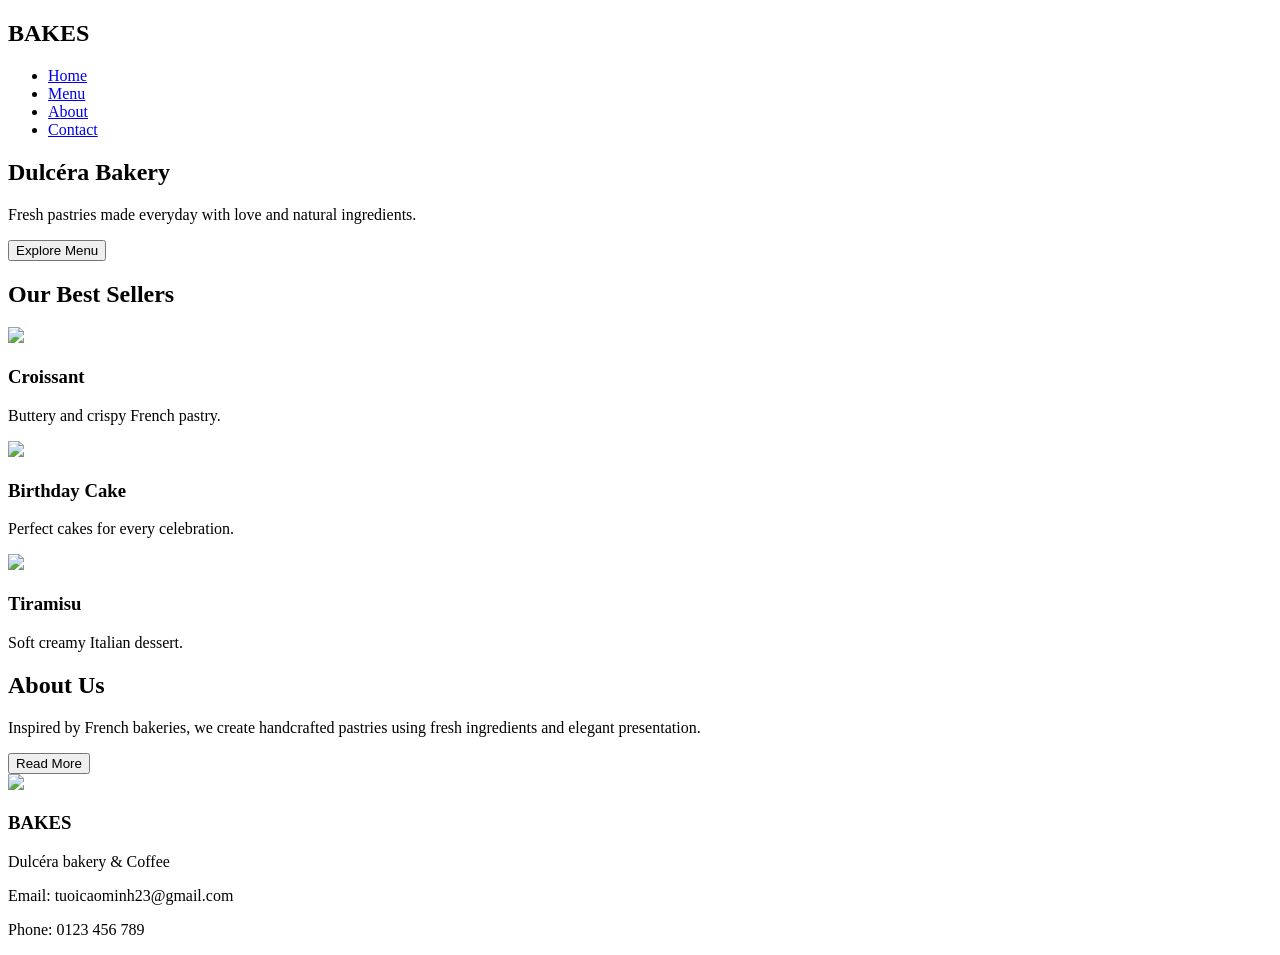
==== index.html @ de6f5603 "Update index.html" ====
<!DOCTYPE html>
<html lang="en">
<head>
    <meta charset="UTF-8">
    <meta name="viewport" content="width=device-width, initial-scale=1.0">
    <title>Bakes Bakery</title>

    <link rel="stylesheet" href="style.css">

    <link rel="preconnect" href="https://fonts.googleapis.com">
    <link href="https://fonts.googleapis.com/css2?family=Poppins:wght@300;400;500&family=Playfair+Display:wght@600;700&display=swap" rel="stylesheet">
</head>
<body>

    <!-- MENU -->

    <nav>

        <h1>BAKES</h1>

        <ul>

            <li><a href="#home">Home</a></li>

            <li><a href="#menu">Menu</a></li>

            <li><a href="#about">About</a></li>

            <li><a href="#contact">Contact</a></li>

        </ul>

    </nav>

    <!-- HERO -->

    <section class="hero" id="home">

        <div class="overlay">

            <h2>Dulcéra Bakery</h2>

            <p>
                Fresh pastries made everyday with love and natural ingredients.
            </p>

            <button>Explore Menu</button>

        </div>

    </section>

    <!-- PRODUCTS -->

    <section class="products" id="menu">

        <h2>Our Best Sellers</h2>

        <div class="product-grid">

            <div class="card">

                <img src="https://images.unsplash.com/photo-1509440159596-0249088772ff?q=80&w=1200&auto=format&fit=crop">

                <h3>Croissant</h3>

                <p>Buttery and crispy French pastry.</p>

            </div>

            <div class="card">

                <img src="https://images.unsplash.com/photo-1578985545062-69928b1d9587?q=80&w=1200&auto=format&fit=crop">

                <h3>Birthday Cake</h3>

                <p>Perfect cakes for every celebration.</p>

            </div>

            <div class="card">

                <img src="https://images.unsplash.com/photo-1519869325930-281384150729?q=80&w=1200&auto=format&fit=crop">

                <h3>Tiramisu</h3>

                <p>Soft creamy Italian dessert.</p>

            </div>

        </div>

    </section>

    <!-- ABOUT -->

    <section class="about" id="about">

        <div class="about-text">

            <h2>About Us</h2>

            <p>
                Inspired by French bakeries, we create handcrafted pastries using fresh ingredients and elegant presentation.
            </p>

            <button>Read More</button>

        </div>

        <div class="about-image">

            <img src="https://images.unsplash.com/photo-1483695028939-5bb13f8648b0?q=80&w=1200&auto=format&fit=crop">

        </div>

    </section>

    <!-- FOOTER -->

    <footer id="contact">

        <div>

            <h3>BAKES</h3>

            <p>Dulcéra bakery & Coffee</p>

        </div>

        <div>

            <p>Email: tuoicaominh23@gmail.com</p>

            <p>Phone: 0123 456 789</p>

        </div>

    </footer>

</body>
</html>
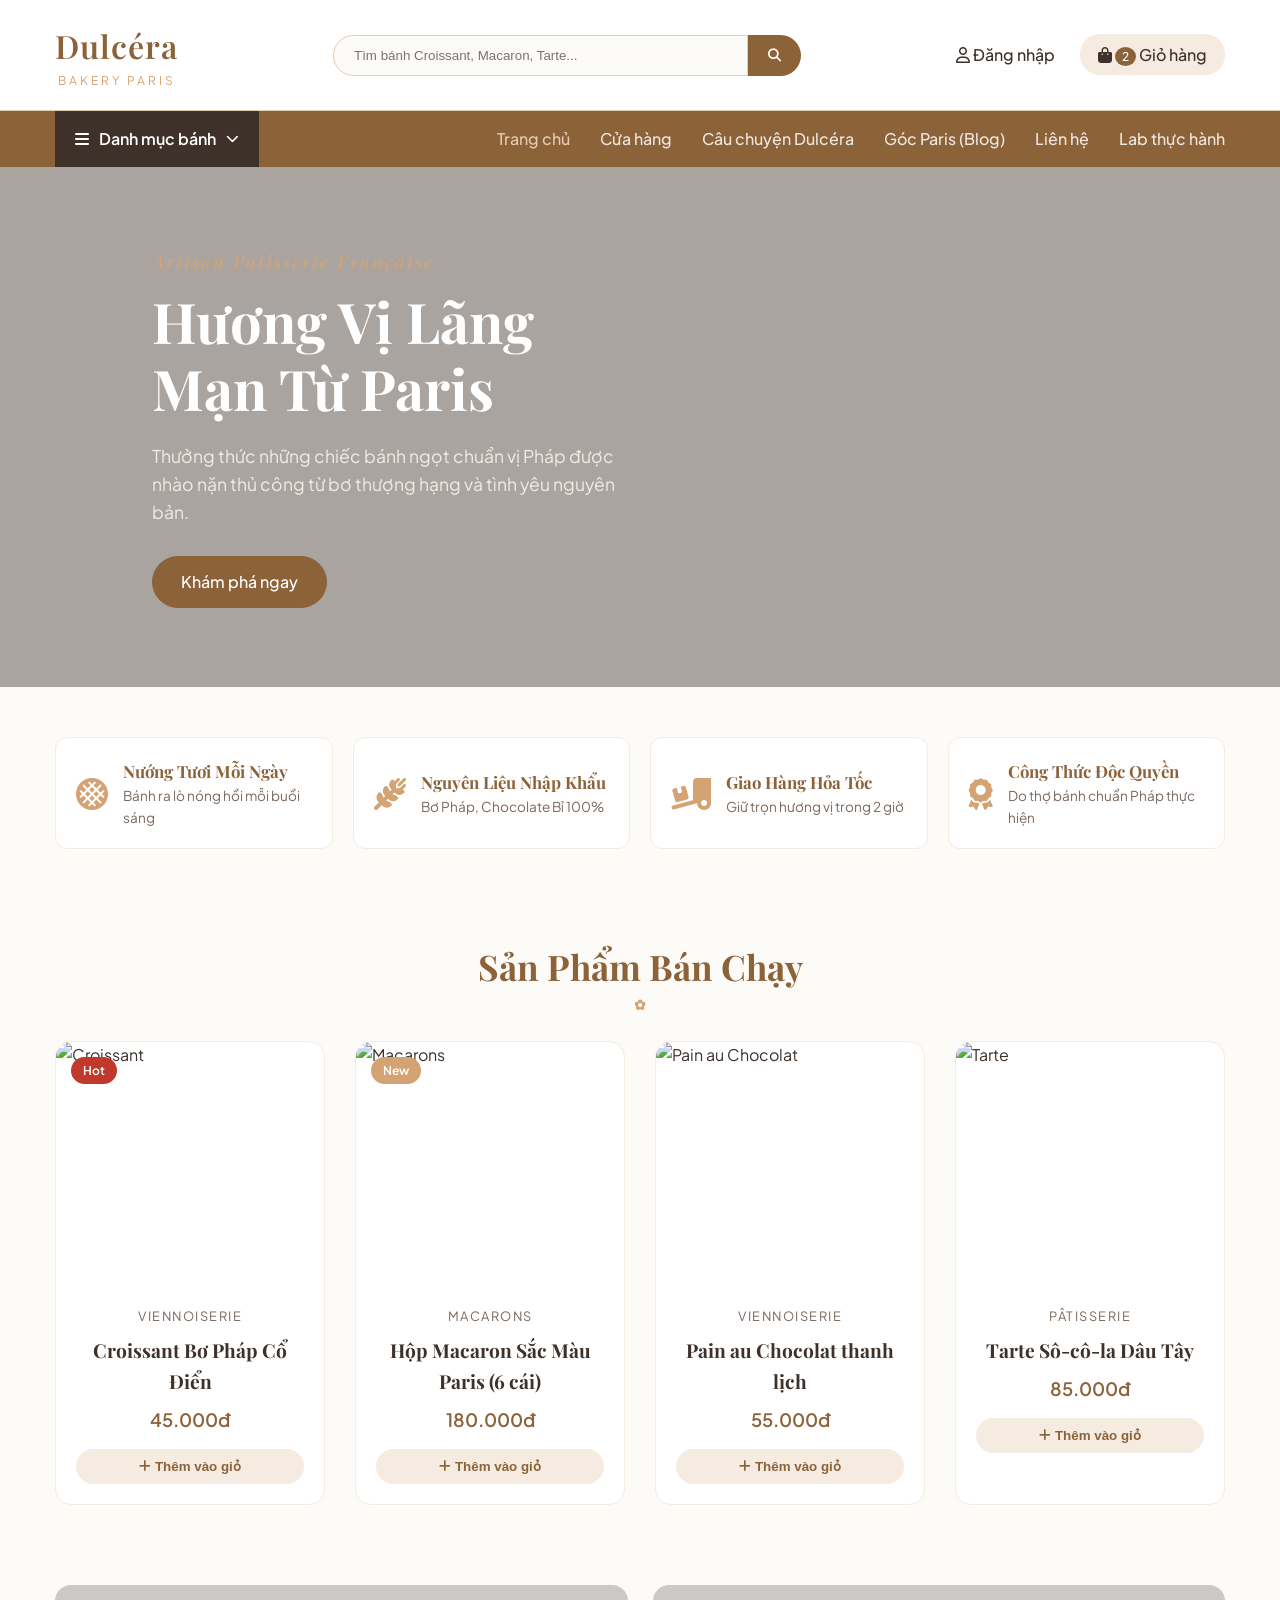
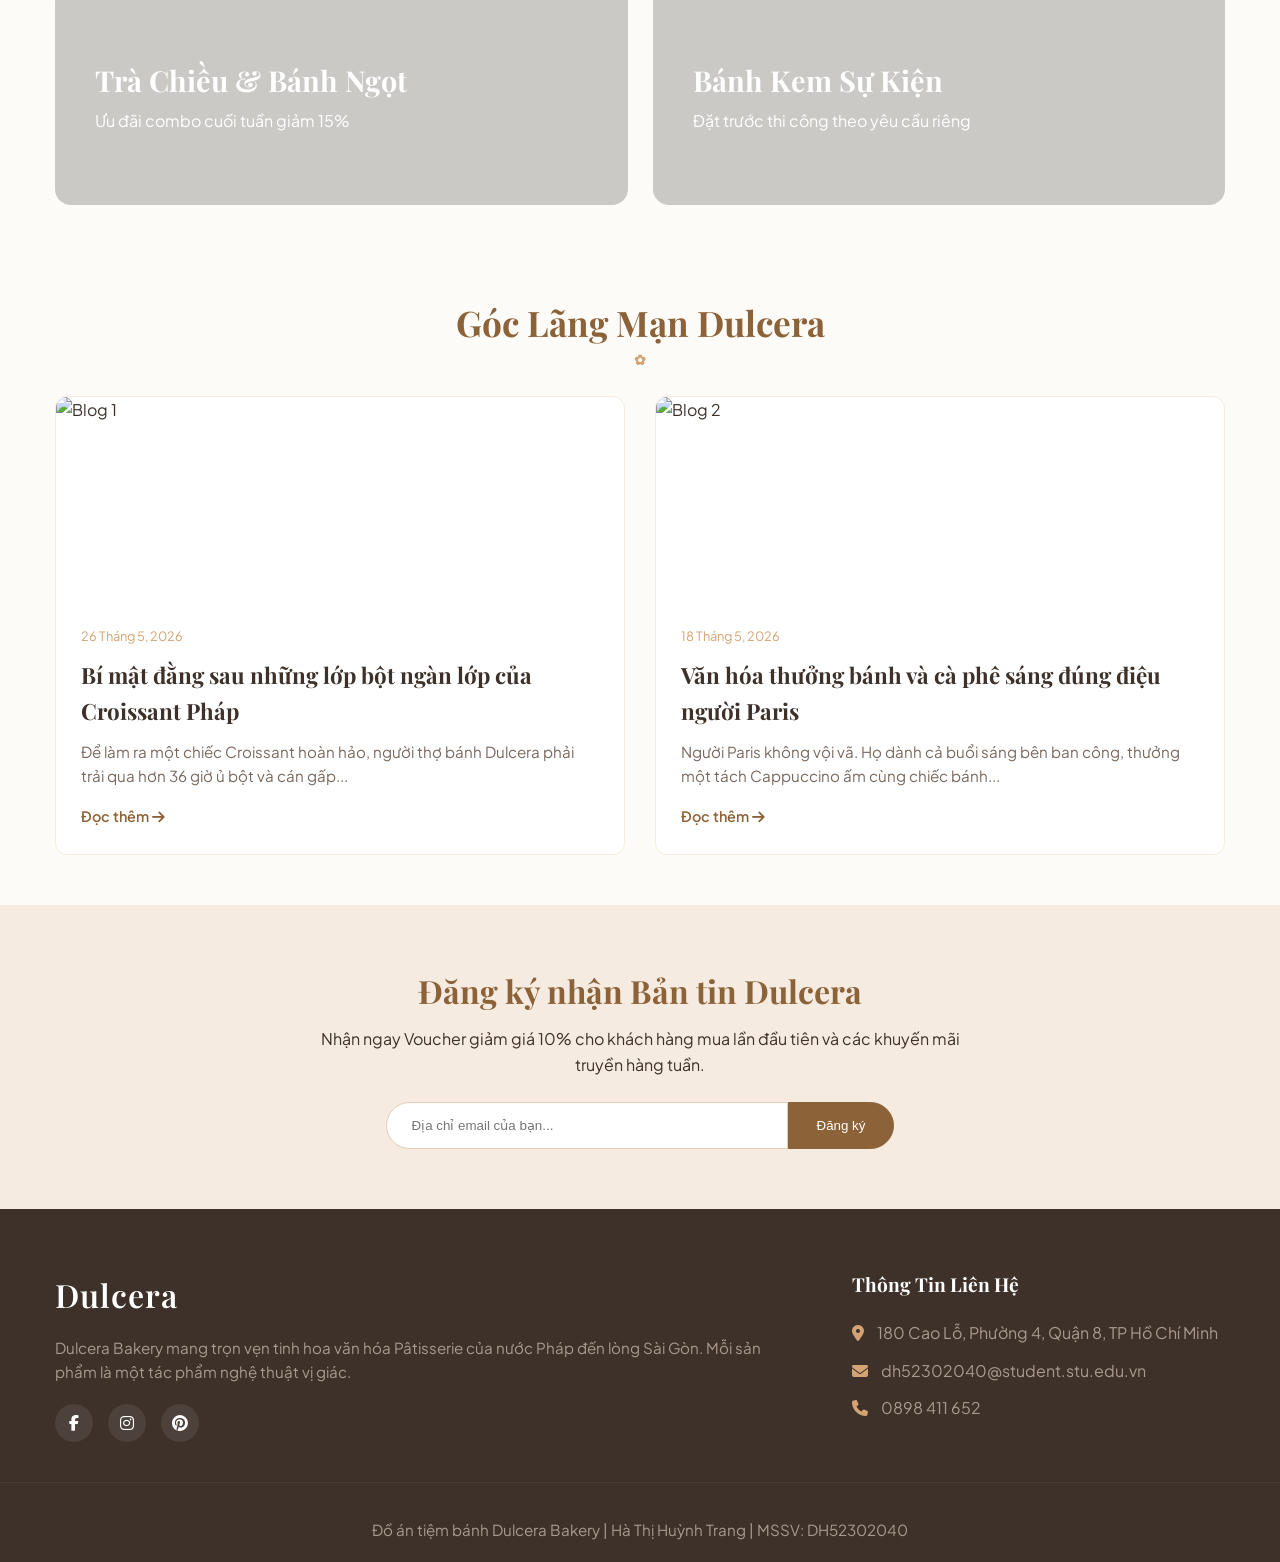
==== commit ff78d1fb: "Do an web" ====
--- a/index.html
+++ b/index.html
@@ -1,142 +1,249 @@
 <!DOCTYPE html>
-<html lang="en">
+<html lang="vi">
 <head>
     <meta charset="UTF-8">
     <meta name="viewport" content="width=device-width, initial-scale=1.0">
-    <title>Bakes Bakery</title>
-
-    <link rel="stylesheet" href="style.css">
-
-    <link rel="preconnect" href="https://fonts.googleapis.com">
-    <link href="https://fonts.googleapis.com/css2?family=Poppins:wght@300;400;500&family=Playfair+Display:wght@600;700&display=swap" rel="stylesheet">
+    <title>Dulcera Bakery</title>
+    <link href="https://fonts.googleapis.com/css2?family=Playfair+Display:ital,wght@0,400;0,600;1,400&family=Plus+Jakarta+Sans:wght@300;400;500;600&display=swap" rel="stylesheet">
+    <link rel="stylesheet" href="https://cdnjs.cloudflare.com/ajax/libs/font-awesome/6.4.0/css/all.min.css">
+    <link rel="stylesheet" href="./css/style.css">
 </head>
 <body>
 
-    <!-- MENU -->
-
-    <nav>
-
-        <h1>BAKES</h1>
-
-        <ul>
-
-            <li><a href="#home">Home</a></li>
-
-            <li><a href="#menu">Menu</a></li>
-
-            <li><a href="#about">About</a></li>
-
-            <li><a href="#contact">Contact</a></li>
-
-        </ul>
-
+    <header class="header">
+        <div class="container header-wrapper">
+            <div class="logo">
+                <a href="index.html">
+                    <span class="logo-text">Dulcéra</span>
+                    <span class="logo-sub">Bakery Paris</span>
+                </a>
+            </div>
+            
+            <div class="search-bar">
+                <input type="text" placeholder="Tìm bánh Croissant, Macaron, Tarte...">
+                <button type="button"><i class="fa-solid fa-magnifying-glass"></i></button>
+            </div>
+
+            <div class="header-actions">
+                <a href="login.html" class="action-item"><i class="fa-regular fa-user"></i> Đăng nhập</a>
+                <div class="cart-dropdown">
+                    <a href="cart-detail.html" class="action-item cart-btn">
+                        <i class="fa-solid fa-bag-shopping"></i>
+                        <span class="cart-count">2</span>
+                        Giỏ hàng
+                    </a>
+                    <div class="cart-mini-content">
+                        <p class="cart-total"><strong>Tổng:</strong> 240.000đ</p>
+                        <div class="cart-actions">
+                            <a href="cart-detail.html" class="btn btn-secondary">Xem giỏ hàng</a>
+                            <a href="checkout.html" class="btn btn-primary">Thanh toán</a>
+                        </div>
+                    </div>
+                </div>
+            </div>
+        </div>
+    </header>
+
+    <nav class="nav-bar" id="myNavBar">
+        <div class="container nav-wrapper">
+            
+            <div class="category-menu-wrapper">
+                <div class="category-toggle" onclick="myFunction()">
+                    <i class="fa-solid fa-bars"></i> Danh mục bánh <i class="fa-solid fa-chevron-down arrow-icon"></i>
+                </div>
+                <ul class="category-list">
+                    <li><a href="#"><i class="fa-solid fa-bread-slice"></i> Croissant & Viennoiserie</a></li>
+                    <li><a href="#"><i class="fa-solid fa-cookie"></i> Macarons <span class="badge badge-hot">Hot</span></a></li>
+                    <li><a href="#"><i class="fa-solid fa-birthday-cake"></i> Bánh Kem Sinh Nhật</a></li>
+                    <li><a href="#"><i class="fa-solid fa-cake"></i> Pâtisserie Thập Cẩm</a></li>
+                    <li><a href="#"><i class="fa-solid fa-gift"></i> Quà Tặng & Combo</a></li>
+                </ul>
+            </div>
+            
+            <ul class="nav-menu">
+                <li><a href="index.html" class="active">Trang chủ</a></li>
+                <li><a href="store.html">Cửa hàng</a></li>
+                <li><a href="about.html">Câu chuyện Dulcéra</a></li>
+                <li><a href="blog.html">Góc Paris (Blog)</a></li>
+                <li><a href="contact.html">Liên hệ</a></li>
+                <li><a href="labthuchanh.html">Lab thực hành</a></li>
+            </ul>
+        </div>
     </nav>
 
-    <!-- HERO -->
-
-    <section class="hero" id="home">
-
-        <div class="overlay">
-
-            <h2>Dulcéra Bakery</h2>
-
-            <p>
-                Fresh pastries made everyday with love and natural ingredients.
-            </p>
-
-            <button>Explore Menu</button>
-
-        </div>
-
-    </section>
-
-    <!-- PRODUCTS -->
-
-    <section class="products" id="menu">
-
-        <h2>Our Best Sellers</h2>
-
+    <section class="hero-banner">
+        <div class="banner-slide active">
+            <div class="banner-img-mock" style="background: linear-gradient(rgba(44,34,30,0.4), rgba(44,34,30,0.4)), url('https://images.unsplash.com/photo-1509440159596-0249088772ff?q=80&w=1470&auto=format&fit=crop') center/cover;"></div>
+            <div class="banner-content">
+                <span class="subtitle">Artisan Pâtisserie Française</span>
+                <h1>Hương Vị Lãng Mạn Từ Paris</h1>
+                <p>Thưởng thức những chiếc bánh ngọt chuẩn vị Pháp được nhào nặn thủ công từ bơ thượng hạng và tình yêu nguyên bản.</p>
+                <a href="store.html" class="btn btn-primary">Khám phá ngay</a>
+            </div>
+        </div>
+    </section>
+
+    <section class="features container">
+        <div class="feature-item">
+            <div class="feature-icon"><i class="fa-solid fa-stroopwafel"></i></div>
+            <div class="feature-info">
+                <h3>Nướng Tươi Mỗi Ngày</h3>
+                <p>Bánh ra lò nóng hổi mỗi buổi sáng</p>
+            </div>
+        </div>
+        <div class="feature-item">
+            <div class="feature-icon"><i class="fa-solid fa-wheat-awn"></i></div>
+            <div class="feature-info">
+                <h3>Nguyên Liệu Nhập Khẩu</h3>
+                <p>Bơ Pháp, Chocolate Bỉ 100%</p>
+            </div>
+        </div>
+        <div class="feature-item">
+            <div class="feature-icon"><i class="fa-solid fa-truck-ramp-box"></i></div>
+            <div class="feature-info">
+                <h3>Giao Hàng Hỏa Tốc</h3>
+                <p>Giữ trọn hương vị trong 2 giờ</p>
+            </div>
+        </div>
+        <div class="feature-item">
+            <div class="feature-icon"><i class="fa-solid fa-award"></i></div>
+            <div class="feature-info">
+                <h3>Công Thức Độc Quyền</h3>
+                <p>Do thợ bánh chuẩn Pháp thực hiện</p>
+            </div>
+        </div>
+    </section>
+
+    <section class="products-section container">
+        <h2 class="section-title">Sản Phẩm Bán Chạy</h2>
         <div class="product-grid">
-
-            <div class="card">
-
-                <img src="https://images.unsplash.com/photo-1509440159596-0249088772ff?q=80&w=1200&auto=format&fit=crop">
-
-                <h3>Croissant</h3>
-
-                <p>Buttery and crispy French pastry.</p>
-
-            </div>
-
-            <div class="card">
-
-                <img src="https://images.unsplash.com/photo-1578985545062-69928b1d9587?q=80&w=1200&auto=format&fit=crop">
-
-                <h3>Birthday Cake</h3>
-
-                <p>Perfect cakes for every celebration.</p>
-
-            </div>
-
-            <div class="card">
-
-                <img src="https://images.unsplash.com/photo-1519869325930-281384150729?q=80&w=1200&auto=format&fit=crop">
-
-                <h3>Tiramisu</h3>
-
-                <p>Soft creamy Italian dessert.</p>
-
-            </div>
-
-        </div>
-
-    </section>
-
-    <!-- ABOUT -->
-
-    <section class="about" id="about">
-
-        <div class="about-text">
-
-            <h2>About Us</h2>
-
-            <p>
-                Inspired by French bakeries, we create handcrafted pastries using fresh ingredients and elegant presentation.
-            </p>
-
-            <button>Read More</button>
-
-        </div>
-
-        <div class="about-image">
-
-            <img src="https://images.unsplash.com/photo-1483695028939-5bb13f8648b0?q=80&w=1200&auto=format&fit=crop">
-
-        </div>
-
-    </section>
-
-    <!-- FOOTER -->
-
-    <footer id="contact">
-
-        <div>
-
-            <h3>BAKES</h3>
-
-            <p>Dulcéra bakery & Coffee</p>
-
-        </div>
-
-        <div>
-
-            <p>Email: tuoicaominh23@gmail.com</p>
-
-            <p>Phone: 0123 456 789</p>
-
-        </div>
-
+            <div class="product-card">
+                <div class="product-img">
+                    <img src="https://images.unsplash.com/photo-1555507036-ab1f4038808a?q=80&w=500&auto=format&fit=crop" alt="Croissant">
+                    <span class="badge badge-hot">Hot</span>
+                </div>
+                <div class="product-details">
+                    <span class="prod-category">Viennoiserie</span>
+                    <h3 class="prod-title"><a href="#">Croissant Bơ Pháp Cổ Điển</a></h3>
+                    <p class="prod-price">45.000đ</p>
+                    <button class="add-to-cart-btn"><i class="fa-solid fa-plus"></i> Thêm vào giỏ</button>
+                </div>
+            </div>
+            <div class="product-card">
+                <div class="product-img">
+                    <img src="https://images.unsplash.com/photo-1569864358642-9d1684040f43?q=80&w=500&auto=format&fit=crop" alt="Macarons">
+                    <span class="badge badge-new">New</span>
+                </div>
+                <div class="product-details">
+                    <span class="prod-category">Macarons</span>
+                    <h3 class="prod-title"><a href="#">Hộp Macaron Sắc Màu Paris (6 cái)</a></h3>
+                    <p class="prod-price">180.000đ</p>
+                    <button class="add-to-cart-btn"><i class="fa-solid fa-plus"></i> Thêm vào giỏ</button>
+                </div>
+            </div>
+            <div class="product-card">
+                <div class="product-img">
+                    <img src="https://images.unsplash.com/photo-1519869325930-281384150729?q=80&w=500&auto=format&fit=crop" alt="Pain au Chocolat">
+                </div>
+                <div class="product-details">
+                    <span class="prod-category">Viennoiserie</span>
+                    <h3 class="prod-title"><a href="#">Pain au Chocolat thanh lịch</a></h3>
+                    <p class="prod-price">55.000đ</p>
+                    <button class="add-to-cart-btn"><i class="fa-solid fa-plus"></i> Thêm vào giỏ</button>
+                </div>
+            </div>
+            <div class="product-card">
+                <div class="product-img">
+                    <img src="https://images.unsplash.com/photo-1606313564200-e75d5e30476c?q=80&w=500&auto=format&fit=crop" alt="Tarte">
+                </div>
+                <div class="product-details">
+                    <span class="prod-category">Pâtisserie</span>
+                    <h3 class="prod-title"><a href="#">Tarte Sô-cô-la Dâu Tây</a></h3>
+                    <p class="prod-price">85.000đ</p>
+                    <button class="add-to-cart-btn"><i class="fa-solid fa-plus"></i> Thêm vào giỏ</button>
+                </div>
+            </div>
+        </div>
+    </section>
+
+    <section class="promo-banners container">
+        <div class="promo-item" style="background: linear-gradient(rgba(0,0,0,0.2), rgba(0,0,0,0.2)), url('https://images.unsplash.com/photo-1511018556340-d16986a1c194?q=80&w=600&auto=format&fit=crop') center/cover;">
+            <div class="promo-text">
+                <h3>Trà Chiều & Bánh Ngọt</h3>
+                <p>Ưu đãi combo cuối tuần giảm 15%</p>
+            </div>
+        </div>
+        <div class="promo-item" style="background: linear-gradient(rgba(0,0,0,0.2), rgba(0,0,0,0.2)), url('https://images.unsplash.com/photo-1548364538-60b952c308b9?q=80&w=600&auto=format&fit=crop') center/cover;">
+            <div class="promo-text">
+                <h3>Bánh Kem Sự Kiện</h3>
+                <p>Đặt trước thi công theo yêu cầu riêng</p>
+            </div>
+        </div>
+    </section>
+
+    <section class="blog-section container">
+        <h2 class="section-title">Góc Lãng Mạn Dulcera</h2>
+        <div class="blog-grid">
+            <article class="blog-card">
+                <img src="https://images.unsplash.com/photo-1587314168485-3236d6710814?q=80&w=500&auto=format&fit=crop" alt="Blog 1">
+                <div class="blog-content">
+                    <span class="blog-date">26 Tháng 5, 2026</span>
+                    <h3> Bí mật đằng sau những lớp bột ngàn lớp của Croissant Pháp</h3>
+                    <p>Để làm ra một chiếc Croissant hoàn hảo, người thợ bánh Dulcera phải trải qua hơn 36 giờ ủ bột và cán gấp...</p>
+                    <a href="#" class="read-more">Đọc thêm <i class="fa-solid fa-arrow-right"></i></a>
+                </div>
+            </article>
+            <article class="blog-card">
+                <img src="https://images.unsplash.com/photo-1551024601-bec78aea704b?q=80&w=500&auto=format&fit=crop" alt="Blog 2">
+                <div class="blog-content">
+                    <span class="blog-date">18 Tháng 5, 2026</span>
+                    <h3>Văn hóa thưởng bánh và cà phê sáng đúng điệu người Paris</h3>
+                    <p>Người Paris không vội vã. Họ dành cả buổi sáng bên ban công, thưởng một tách Cappuccino ấm cùng chiếc bánh...</p>
+                    <a href="#" class="read-more">Đọc thêm <i class="fa-solid fa-arrow-right"></i></a>
+                </div>
+            </article>
+        </div>
+    </section>
+
+    <section class="newsletter">
+        <div class="container newsletter-wrapper">
+            <h2>Đăng ký nhận Bản tin Dulcera</h2>
+            <p>Nhận ngay Voucher giảm giá 10% cho khách hàng mua lần đầu tiên và các khuyến mãi truyền hàng tuần.</p>
+            <form class="newsletter-form">
+                <input type="email" placeholder="Địa chỉ email của bạn..." required>
+                <button type="submit" class="btn btn-primary">Đăng ký</button>
+            </form>
+        </div>
+    </section>
+
+    <footer class="footer">
+        <div class="container footer-grid">
+            <div class="footer-about">
+                <span class="logo-text">Dulcera</span>
+                <p>Dulcera Bakery mang trọn vẹn tinh hoa văn hóa Pâtisserie của nước Pháp đến lòng Sài Gòn. Mỗi sản phẩm là một tác phẩm nghệ thuật vị giác.</p>
+                <div class="social-icons">
+                    <a href="#"><i class="fa-brands fa-facebook-f"></i></a>
+                    <a href="#"><i class="fa-brands fa-instagram"></i></a>
+                    <a href="#"><i class="fa-brands fa-pinterest"></i></a>
+                </div>
+            </div>
+            <div class="footer-info">
+                <h3>Thông Tin Liên Hệ</h3>
+                <ul>
+                    <li><i class="fa-solid fa-location-dot"></i> 180 Cao Lỗ, Phường 4, Quận 8, TP Hồ Chí Minh</li>
+                    <li><i class="fa-solid fa-envelope"></i> dh52302040@student.stu.edu.vn</li>
+                    <li><i class="fa-solid fa-phone"></i> 0898 411 652</li>
+                </ul>
+            </div>
+        </div>
+        <div class="footer-bottom">
+            <div class="container copyright">
+                <p>Đồ án tiệm bánh Dulcera Bakery | Hà Thị Huỳnh Trang | MSSV: DH52302040</p>
+            </div>
+        </div>
     </footer>
 
+    <script src="./js/scrip.js"></script>
+
 </body>
-</html>
+</html>
--- a/css/style.css
+++ b/css/style.css
@@ -0,0 +1,787 @@
+:root {
+    --primary-color: #8C6239;     /* Nâu vỏ bánh mì / Chocolate ấm áp */
+    --secondary-color: #D4A373;   /* Vàng bơ nướng hảo hạng */
+    --accent-color: #E6CCB2;      /* Kem Beige dịu ngọt */
+    --bg-light: #FDFBF7;          /* Màu nền giấy da cổ điển */
+    --text-dark: #3D312A;         /* Nâu đậm thẫm quý phái */
+    --text-muted: #7A695E;        /* Nâu xám nhạt nhẹ nhàng */
+    --white: #FFFFFF;
+    --french-pink: #F5EBE0;       /* Hồng phấn macarons thanh lịch */
+}
+
+* {
+    margin: 0;
+    padding: 0;
+    box-sizing: border-box;
+}
+
+body {
+    font-family: 'Plus Jakarta Sans', sans-serif;
+    background-color: var(--bg-light);
+    color: var(--text-dark);
+    line-height: 1.6;
+    overflow-x: hidden;
+}
+
+h1, h2, h3, .logo-text, .subtitle {
+    font-family: 'Playfair Display', serif;
+}
+
+.container {
+    width: 100%;
+    max-width: 1200px;
+    margin: 0 auto;
+    padding: 0 15px;
+}
+
+
+.section-title {
+    font-size: 2.2rem;
+    text-align: center;
+    color: var(--primary-color);
+    position: relative;
+    padding-bottom: 15px;
+}
+
+.section-title::after {
+    content: '✿';
+    font-size: 0.9rem;
+    position: absolute;
+    bottom: -5px;
+    left: 50%;
+    transform: translateX(-50%);
+    color: var(--secondary-color);
+}
+
+.btn {
+    display: inline-block;
+    padding: 12px 28px;
+    border-radius: 30px;
+    font-weight: 500;
+    text-decoration: none;
+    transition: all 0.3s ease;
+    cursor: pointer;
+}
+
+.btn-primary {
+    background-color: var(--primary-color);
+    color: var(--white);
+    border: 1px solid var(--primary-color);
+}
+
+.btn-primary:hover {
+    background-color: var(--text-dark);
+    transform: translateY(-2px);
+}
+
+.btn-secondary {
+    background-color: transparent;
+    color: var(--primary-color);
+    border: 1px solid var(--primary-color);
+}
+
+.btn-secondary:hover {
+    background-color: var(--french-pink);
+}
+
+
+
+.header {
+    background-color: var(--white);
+    border-bottom: 1px solid var(--accent-color);
+}
+
+.header-wrapper {
+    display: flex;
+    align-items: center;
+    justify-content: space-between;
+    padding: 20px 15px;
+}
+
+.logo a { 
+    text-decoration: none; 
+}
+
+.logo-text {
+    font-size: 2rem;
+    font-weight: 600;
+    color: var(--primary-color);
+    letter-spacing: 1px;
+}
+
+.logo-sub {
+    display: block;
+    font-size: 0.75rem;
+    text-transform: uppercase;
+    letter-spacing: 3px;
+    color: var(--secondary-color);
+    text-align: center;
+}
+
+.search-bar {
+    display: flex;
+    width: 40%;
+    max-width: 500px;
+}
+
+.search-bar input {
+    width: 100%;
+    padding: 12px 20px;
+    border: 1px solid var(--accent-color);
+    border-radius: 25px 0 0 25px;
+    background-color: var(--bg-light);
+    outline: none;
+}
+
+.search-bar button {
+    background-color: var(--primary-color);
+    color: var(--white);
+    border: none;
+    padding: 0 20px;
+    border-radius: 0 25px 25px 0;
+    cursor: pointer;
+}
+
+.header-actions {
+    display: flex;
+    align-items: center;
+    gap: 25px;
+}
+
+.action-item {
+    text-decoration: none;
+    color: var(--text-dark);
+    font-weight: 500;
+}
+
+.cart-dropdown {
+    position: relative;
+}
+
+.cart-btn {
+    background-color: var(--french-pink);
+    padding: 10px 18px;
+    border-radius: 20px;
+}
+
+.cart-count {
+    background-color: var(--primary-color);
+    color: var(--white);
+    padding: 2px 7px;
+    font-size: 0.75rem;
+    border-radius: 50%;
+}
+
+.cart-mini-content {
+    display: none;
+    position: absolute;
+    right: 0;
+    top: 100%;
+    background: var(--white);
+    border: 1px solid var(--accent-color);
+    padding: 20px;
+    width: 280px;
+    box-shadow: 0 10px 20px rgba(0,0,0,0.05);
+    z-index: 99;
+}
+
+.cart-dropdown:hover .cart-mini-content {
+    display: block;
+}
+
+.cart-total {
+    margin-bottom: 15px;
+}
+
+.cart-actions {
+    display: flex;
+    gap: 10px;
+}
+
+.cart-actions .btn {
+    padding: 8px 15px;
+    font-size: 0.85rem;
+}
+
+/* ==========================================================================
+   4. NAVIGATION BAR & DANH MỤC XỔ XUỐNG
+   ========================================================================== */
+.nav-bar {
+    background-color: var(--primary-color);
+}
+
+.nav-wrapper {
+    display: flex;
+    align-items: center;
+    justify-content: space-between;
+}
+
+.nav-menu {
+    display: flex;
+    list-style: none;
+    gap: 30px;
+}
+
+.nav-menu a {
+    color: rgba(255,255,255,0.85);
+    text-decoration: none;
+    font-weight: 500;
+    padding: 15px 0;
+    display: inline-block;
+}
+
+.nav-menu a:hover, .nav-menu a.active {
+    color: var(--accent-color);
+}
+
+/* --- LOGIC HIỂN THỊ DANH MỤC  --- */
+.category-menu-wrapper {
+    position: relative;
+}
+
+.category-toggle {
+    color: var(--white);
+    padding: 15px 20px;
+    background-color: var(--text-dark);
+    font-weight: 600;
+    cursor: pointer;
+    display: flex;
+    align-items: center;
+    gap: 10px;
+}
+
+.category-toggle .arrow-icon {
+    font-size: 0.8em;
+    transition: transform 0.3s ease;
+}
+
+/* Định dạng Menu Danh sách */
+.category-list {
+    position: absolute;
+    top: 100%;
+    left: 0;
+    width: 260px;
+    background-color: var(--white);
+    list-style: none;
+    border: 1px solid var(--accent-color);
+    border-radius: 0 0 12px 12px;
+    padding: 10px 0;
+    box-shadow: 0 10px 20px rgba(140, 98, 57, 0.08);
+    z-index: 100;
+    
+    /* Trạng thái ẩn ẩn */
+    opacity: 0;
+    visibility: hidden;
+    transform: translateY(-10px);
+    transition: opacity 0.3s ease, visibility 0.3s ease, transform 0.3s ease;
+}
+
+
+#myNavBar.responsive .category-list {
+    opacity: 1;
+    visibility: visible;
+    transform: translateY(0);
+}
+
+#myNavBar.responsive .arrow-icon {
+    transform: rotate(-180deg);
+}
+
+
+.category-list li a {
+    display: flex;
+    align-items: center;
+    gap: 12px;
+    padding: 12px 20px;
+    text-decoration: none;
+    color: var(--text-dark);
+    font-size: 0.95rem;
+    font-weight: 500;
+    transition: background-color 0.2s, color 0.2s;
+}
+
+.category-list li a:hover {
+    background-color: var(--french-pink);
+    color: var(--primary-color);
+}
+
+.category-list li a i {
+    width: 20px;
+    text-align: center;
+    color: var(--secondary-color);
+    font-size: 1.1em;
+}
+
+.category-list li a .badge {
+    margin-left: auto;
+    position: static;
+}
+
+
+   /*  HERO BANNER SLIDESHOW */
+  
+.hero-banner {
+    position: relative;
+    width: 100%;
+    height: 520px;
+}
+
+.banner-slide {
+    position: absolute;
+    width: 100%;
+    height: 100%;
+    display: flex;
+    align-items: center;
+}
+
+.banner-img-mock {
+    position: absolute;
+    top: 0;
+    left: 0;
+    width: 100%;
+    height: 100%;
+    z-index: 1;
+}
+
+.banner-content {
+    position: relative;
+    z-index: 2;
+    max-width: 600px;
+    padding: 0 50px;
+    margin-left: 8%;
+}
+
+.banner-content h1 {
+    font-size: 3.5rem;
+    color: var(--white);
+    line-height: 1.2;
+    margin: 10px 0 20px;
+}
+
+.banner-content .subtitle {
+    color: var(--secondary-color);
+    font-style: italic;
+    font-size: 1.2rem;
+    letter-spacing: 2px;
+}
+
+.banner-content p {
+    color: var(--french-pink);
+    margin-bottom: 30px;
+    font-size: 1.1rem;
+}
+
+
+   /* FEATURES BLOCK (ĐẶC ĐIỂM NỔI BẬT) */
+ 
+.features {
+    display: grid;
+    grid-template-columns: repeat(auto-fit, minmax(240px, 1fr));
+    gap: 20px;
+    padding: 50px 15px;
+}
+
+.feature-item {
+    display: flex;
+    align-items: center;
+    gap: 15px;
+    background: var(--white);
+    padding: 20px;
+    border-radius: 12px;
+    border: 1px solid var(--french-pink);
+}
+
+.feature-icon {
+    font-size: 2rem;
+    color: var(--secondary-color);
+}
+
+.feature-info h3 {
+    font-size: 1.05rem;
+    color: var(--primary-color);
+}
+
+.feature-info p {
+    font-size: 0.85rem;
+    color: var(--text-muted);
+}
+
+
+   /* 7. PRODUCT GRID (DANH SÁCH BÁNH) */
+
+.products-section {
+    padding: 40px 15px;
+}
+
+.product-grid {
+    display: grid;
+    grid-template-columns: repeat(auto-fit, minmax(260px, 1fr));
+    gap: 30px;
+    margin-top: 30px;
+}
+
+.product-card {
+    background: var(--white);
+    border-radius: 16px;
+    overflow: hidden;
+    border: 1px solid var(--french-pink);
+    transition: transform 0.3s ease, box-shadow 0.3s ease;
+}
+
+.product-card:hover {
+    transform: translateY(-5px);
+    box-shadow: 0 12px 25px rgba(140, 98, 57, 0.1);
+}
+
+.product-img {
+    position: relative;
+    height: 240px;
+    overflow: hidden;
+}
+
+.product-img img {
+    width: 100%;
+    height: 100%;
+    object-fit: cover;
+    transition: transform 0.5s ease;
+}
+
+.product-card:hover .product-img img {
+    transform: scale(1.08);
+}
+
+.badge {
+    position: absolute;
+    top: 15px;
+    left: 15px;
+    padding: 4px 12px;
+    border-radius: 20px;
+    font-size: 0.75rem;
+    font-weight: 600;
+    color: var(--white);
+}
+
+.badge-hot { background-color: #C0392B; }
+.badge-new { background-color: var(--secondary-color); }
+
+.product-details {
+    padding: 20px;
+    text-align: center;
+}
+
+.prod-category {
+    font-size: 0.8rem;
+    text-transform: uppercase;
+    letter-spacing: 1.5px;
+    color: var(--text-muted);
+}
+
+.prod-title a {
+    font-size: 1.2rem;
+    color: var(--text-dark);
+    text-decoration: none;
+    display: inline-block;
+    margin: 8px 0;
+}
+
+.prod-title a:hover { color: var(--primary-color); }
+
+.prod-price {
+    font-weight: 600;
+    color: var(--primary-color);
+    font-size: 1.15rem;
+    margin-bottom: 15px;
+}
+
+.add-to-cart-btn {
+    width: 100%;
+    background-color: var(--french-pink);
+    border: none;
+    color: var(--primary-color);
+    padding: 10px;
+    border-radius: 25px;
+    font-weight: 600;
+    cursor: pointer;
+    transition: background 0.3s;
+}
+
+.add-to-cart-btn:hover {
+    background-color: var(--primary-color);
+    color: var(--white);
+}
+
+
+   /* PROMO BANNERS & BLOG SECTION */
+
+.promo-banners {
+    display: grid;
+    grid-template-columns: 1fr 1fr;
+    gap: 25px;
+    padding: 40px 15px;
+}
+
+.promo-item {
+    height: 220px;
+    display: flex;
+    align-items: center;
+    padding: 40px;
+    border-radius: 16px;
+    color: var(--white);
+}
+
+.promo-text h3 { font-size: 1.8rem; margin-bottom: 5px; }
+
+/* Blog Section */
+.blog-section {
+    padding: 50px 15px;
+}
+
+.blog-grid {
+    display: grid;
+    grid-template-columns: 1fr 1fr;
+    gap: 30px;
+    margin-top: 30px;
+}
+
+.blog-card {
+    display: flex;
+    flex-direction: column;
+    background: var(--white);
+    border-radius: 12px;
+    overflow: hidden;
+    border: 1px solid var(--french-pink);
+}
+
+.blog-card img { width: 100%; height: 200px; object-fit: cover; }
+
+.blog-content { padding: 25px; }
+
+.blog-date { font-size: 0.8rem; color: var(--secondary-color); }
+
+.blog-content h3 { font-size: 1.4rem; margin: 10px 0; color: var(--text-dark); }
+
+.blog-content p { color: var(--text-muted); font-size: 0.95rem; margin-bottom: 15px; }
+
+.read-more {
+    color: var(--primary-color);
+    text-decoration: none;
+    font-weight: 600;
+    font-size: 0.9rem;
+}
+
+
+   /* NEWSLETTER & FOOTER */
+
+.newsletter {
+    background-color: var(--french-pink);
+    display: flex;
+    justify-content: center;
+}
+
+.newsletter-wrapper {
+    padding: 60px 15px;
+    text-align: center;
+    max-width: 700px;
+}
+
+.newsletter h2 { color: var(--primary-color); font-size: 2rem; margin-bottom: 10px;}
+
+.newsletter-form {
+    display: flex;
+    justify-content: center;
+    margin-top: 25px;
+    width: 100%;
+}
+
+.newsletter-form input {
+    padding: 15px 25px;
+    width: 60%;
+    border: 1px solid var(--accent-color);
+    border-radius: 30px 0 0 30px;
+    outline: none;
+}
+
+.newsletter-form .btn {
+    border-radius: 0 30px 30px 0;
+}
+
+/* Footer Style */
+.footer {
+    background-color: var(--text-dark);
+    color: var(--french-pink);
+}
+
+.footer-grid {
+    display: grid;
+    grid-template-columns: 2fr 1fr;
+    gap: 50px;
+    padding: 60px 15px 40px;
+}
+
+.footer .logo-text { color: var(--white); }
+
+.footer p { color: #A89A90; font-size: 0.95rem; margin-top: 15px; }
+
+.social-icons {
+    display: flex;
+    gap: 15px;
+    margin-top: 20px;
+}
+
+.social-icons a {
+    color: var(--white);
+    background: rgba(255,255,255,0.08);
+    width: 38px;
+    height: 38px;
+    display: flex;
+    align-items: center;
+    justify-content: center;
+    border-radius: 50%;
+    text-decoration: none;
+    transition: background 0.3s;
+}
+
+.social-icons a:hover { background: var(--secondary-color); }
+
+.footer-info h3 {
+    color: var(--white);
+    font-size: 1.2rem;
+    margin-bottom: 20px;
+}
+
+.footer-info ul { list-style: none; }
+
+.footer-info li {
+    margin-bottom: 12px;
+    color: #A89A90;
+}
+
+.footer-info i {
+    color: var(--secondary-color);
+    margin-right: 10px;
+}
+
+.footer-bottom {
+    border-top: 1px solid rgba(255,255,255,0.05);
+    padding: 20px 0;
+    font-size: 0.85rem;
+    color: #8A7B72;
+    text-align: center;
+}
+
+
+    /* RESPONSIVE MEDIA QUERIES (TƯƠNG THÍCH MOBILE) */
+
+@media (max-width: 768px) {
+    .header-wrapper, .nav-wrapper, .promo-banners, .blog-grid, .footer-grid {
+        flex-direction: column;
+        grid-template-columns: 1fr;
+        gap: 20px;
+    }
+    .search-bar { width: 100%; }
+    .nav-menu { flex-direction: column; gap: 15px; text-align: center; width: 100%; }
+    .banner-content { margin-left: 0; padding: 20px; }
+    .banner-content h1 { font-size: 2.2rem; }
+    .newsletter-form { flex-direction: column; gap: 10px; }
+    .newsletter-form input { width: 100%; border-radius: 25px; }
+    .newsletter-form .btn { border-radius: 25px; }
+}
+
+
+
+
+/* ĐỊNH DẠNG KHUNG GRID VÀ CARD BÀI LAB THỰC HÀNH  */
+
+
+/* Khoảng cách cho khu vực chứa các bài lab */
+.labs-container {
+    padding: 20px 15px;
+}
+
+/* Khung Grid chia cột linh hoạt (4 cột trên máy tính, tự co giãn trên điện thoại) */
+.labs-grid {
+    display: grid;
+    grid-template-columns: repeat(auto-fit, minmax(260px, 1fr));
+    gap: 25px;
+}
+
+/* Định dạng từng ô Card Lab */
+.lab-card {
+    background-color: var(--white);
+    border: 1px solid var(--accent-color);
+    border-radius: 12px;
+    box-shadow: 0 4px 10px rgba(140, 98, 57, 0.02);
+    display: flex;
+    flex-direction: column;
+    justify-content: space-between; /* Đẩy nút "Xem chi tiết" luôn nằm sát đáy Card */
+    overflow: hidden;
+    transition: transform 0.3s ease, box-shadow 0.3s ease;
+}
+
+/* Hiệu ứng nhấc khung lên nhẹ khi di chuột vào */
+.lab-card:hover {
+    transform: translateY(-4px);
+    box-shadow: 0 8px 20px rgba(140, 98, 57, 0.08);
+}
+
+/* Phần nội dung text phía trên của Card */
+.lab-card-content {
+    padding: 25px 25px 15px 25px;
+}
+
+/* Tiêu đề Lab (Ví dụ: Lab01: HTML) */
+.lab-card-content h3 {
+    font-family: 'Plus Jakarta Sans', sans-serif;
+    font-size: 1.2rem;
+    font-weight: 600;
+    color: var(--text-dark);
+    margin-bottom: 15px;
+    border-bottom: 2px solid var(--french-pink);
+    padding-bottom: 8px;
+}
+
+/* Danh sách các bài lab con bên trong */
+.lab-sub-list {
+    list-style: none;
+}
+
+.lab-sub-list li {
+    margin-bottom: 10px;
+}
+
+/* Đường link của từng bài lab nhỏ */
+.lab-sub-list li a {
+    color: var(--text-muted);
+    text-decoration: none;
+    font-size: 0.95rem;
+    transition: color 0.2s, padding-left 0.2s;
+    display: inline-block;
+}
+
+/* Hiệu ứng hover dịch chuyển nhẹ chữ bài lab nhỏ */
+.lab-sub-list li a:hover {
+    color: var(--primary-color);
+    padding-left: 5px;
+    font-weight: 500;
+}
+
+/* Nút "Xem chi tiết" nằm dưới đáy Card */
+.btn-view-lab {
+    display: block;
+    width: calc(100% - 50px); /* Canh lề đều hai bên */
+    margin: 0 auto 25px auto;
+    background-color: var(--secondary-color);
+    color: var(--white);
+    text-align: center;
+    padding: 12px;
+    text-decoration: none;
+    font-weight: 600;
+    font-size: 0.95rem;
+    border-radius: 8px;
+    transition: background-color 0.2s;
+}
+
+/* Đổi màu nút khi hover giống tông của hệ thống */
+.btn-view-lab:hover {
+    background-color: var(--primary-color);
+}
